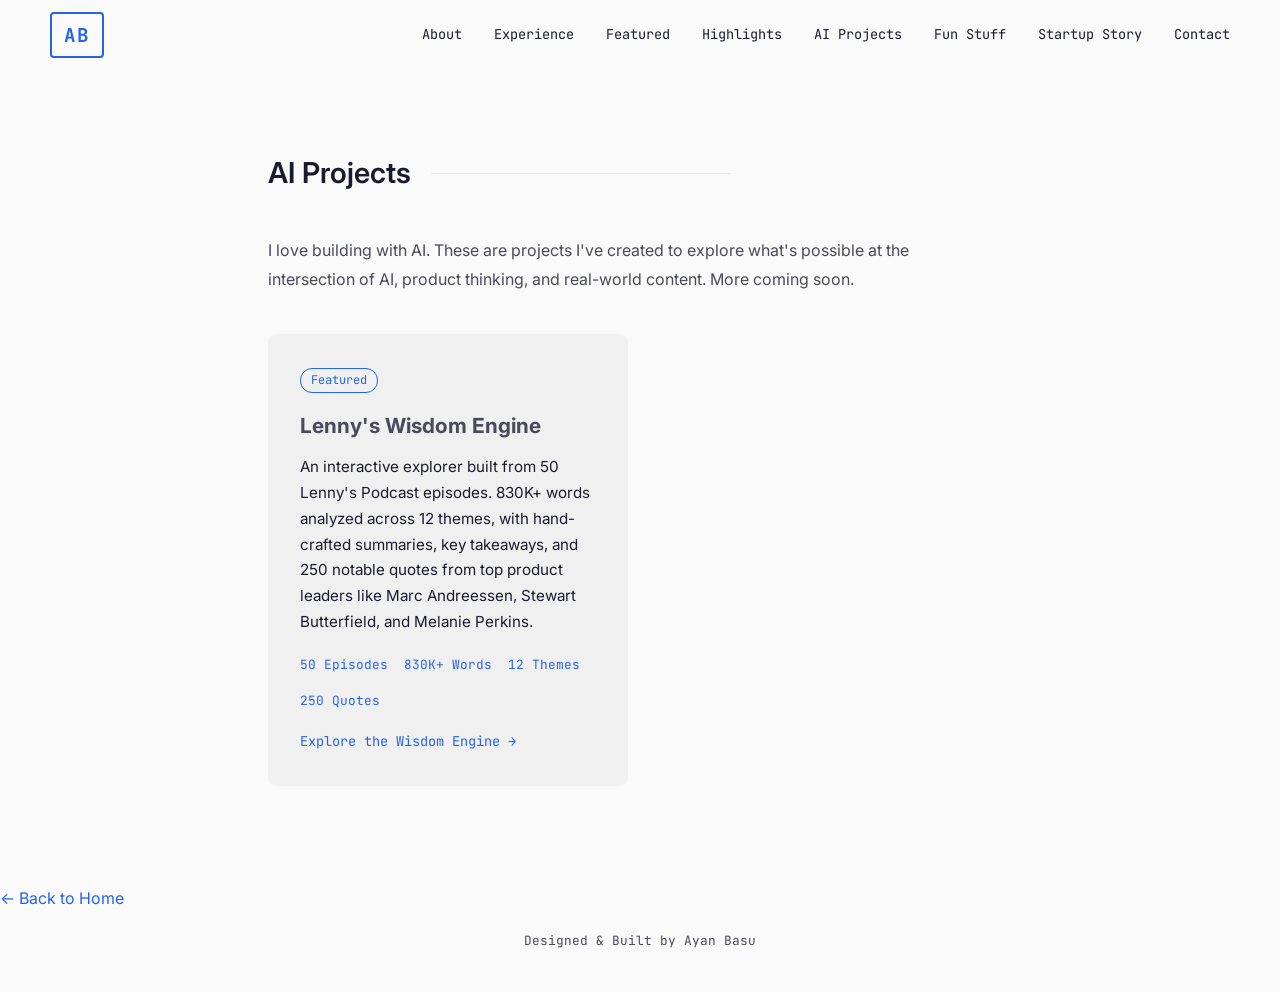
==== ai-projects.html @ f1578a92 "Add AI Projects page with Lenny's Wisdom Engine, update nav on all pages Co-Authored-By: Claude Opus" ====
<!DOCTYPE html>
<html lang="en">
<head>
  <meta charset="UTF-8">
  <meta name="viewport" content="width=device-width, initial-scale=1.0">
  <title>AI Projects | Ayan Basu</title>
  <link rel="preconnect" href="https://fonts.googleapis.com">
  <link rel="preconnect" href="https://fonts.gstatic.com" crossorigin>
  <link href="https://fonts.googleapis.com/css2?family=Inter:wght@300;400;500;600;700&family=JetBrains+Mono:wght@400;500&display=swap" rel="stylesheet">
  <link rel="stylesheet" href="styles.css">
</head>
<body>

  <!-- Navigation -->
  <nav class="nav" id="nav">
    <a href="index.html" class="nav-logo">AB</a>
    <div class="nav-links">
      <a href="index.html#about">About</a>
      <a href="index.html#experience">Experience</a>
      <a href="index.html#featured">Featured</a>
      <a href="index.html#highlights">Highlights</a>
      <a href="ai-projects.html">AI Projects</a>
      <a href="cars.html">Fun Stuff</a>
      <a href="startup.html">Startup Story</a>
      <a href="index.html#contact">Contact</a>
    </div>
    <button class="nav-toggle" id="nav-toggle" aria-label="Toggle menu">
      <span></span>
      <span></span>
    </button>
  </nav>

  <!-- Mobile Menu -->
  <div class="mobile-menu" id="mobile-menu">
    <a href="index.html#about">About</a>
    <a href="index.html#experience">Experience</a>
    <a href="index.html#featured">Featured</a>
    <a href="index.html#highlights">Highlights</a>
    <a href="ai-projects.html">AI Projects</a>
    <a href="cars.html">Fun Stuff</a>
    <a href="startup.html">Startup Story</a>
    <a href="index.html#contact">Contact</a>
  </div>

  <section class="section" style="padding-top: calc(var(--nav-height) + 80px);">
    <h2 class="section-heading">AI Projects</h2>
    <div class="ai-projects-intro">
      <p>
        I love building with AI. These are projects I've created to explore what's possible
        at the intersection of AI, product thinking, and real-world content.
        More coming soon.
      </p>
    </div>

    <div class="ai-projects-grid">

      <a href="https://lennys-wisdom.vercel.app" class="ai-project-card" target="_blank" rel="noopener noreferrer">
        <div class="ai-project-badge">Featured</div>
        <h3 class="ai-project-title">Lenny's Wisdom Engine</h3>
        <p class="ai-project-desc">
          An interactive explorer built from 50 Lenny's Podcast episodes. 830K+ words analyzed
          across 12 themes, with hand-crafted summaries, key takeaways, and 250 notable quotes
          from top product leaders like Marc Andreessen, Stewart Butterfield, and Melanie Perkins.
        </p>
        <div class="ai-project-stats">
          <span>50 Episodes</span>
          <span>830K+ Words</span>
          <span>12 Themes</span>
          <span>250 Quotes</span>
        </div>
        <span class="featured-link">Explore the Wisdom Engine <span>&rarr;</span></span>
      </a>

    </div>
  </section>

  <div class="back-link-container">
    <a href="index.html" class="back-link">&larr; Back to Home</a>
  </div>

  <!-- Footer -->
  <footer class="footer">
    <div class="footer-socials">
      <a href="https://linkedin.com/in/ayanbasu" aria-label="LinkedIn" target="_blank" rel="noopener noreferrer">
        <svg xmlns="http://www.w3.org/2000/svg" width="20" height="20" viewBox="0 0 24 24" fill="none" stroke="currentColor" stroke-width="1.5" stroke-linecap="round" stroke-linejoin="round"><path d="M16 8a6 6 0 0 1 6 6v7h-4v-7a2 2 0 0 0-2-2 2 2 0 0 0-2 2v7h-4v-7a6 6 0 0 1 6-6z"></path><rect x="2" y="9" width="4" height="12"></rect><circle cx="4" cy="4" r="2"></circle></svg>
      </a>
      <a href="mailto:ayan.basu@gmail.com" aria-label="Email">
        <svg xmlns="http://www.w3.org/2000/svg" width="20" height="20" viewBox="0 0 24 24" fill="none" stroke="currentColor" stroke-width="1.5" stroke-linecap="round" stroke-linejoin="round"><path d="M4 4h16c1.1 0 2 .9 2 2v12c0 1.1-.9 2-2 2H4c-1.1 0-2-.9-2-2V6c0-1.1.9-2 2-2z"></path><polyline points="22,6 12,13 2,6"></polyline></svg>
      </a>
    </div>
    <p class="footer-credit">Designed & Built by Ayan Basu</p>
  </footer>

  <script src="script.js"></script>
</body>
</html>
---- styles.css ----
/* ===================== */
/*   Custom Properties   */
/* ===================== */
:root {
  --bg: #fafafa;
  --bg-light: #f0f0f0;
  --bg-lighter: #e8e8e8;
  --text: #1a1a2e;
  --text-dim: #4a4a5a;
  --accent: #2563eb;
  --white: #1a1a2e;
  --font-sans: 'Inter', -apple-system, BlinkMacSystemFont, 'Segoe UI', sans-serif;
  --font-mono: 'JetBrains Mono', 'SF Mono', 'Fira Code', monospace;
  --transition: all 0.25s cubic-bezier(0.645, 0.045, 0.355, 1);
  --nav-height: 70px;
}

/* ===================== */
/*        Reset          */
/* ===================== */
*, *::before, *::after {
  margin: 0;
  padding: 0;
  box-sizing: border-box;
}

html {
  scroll-behavior: smooth;
  scroll-padding-top: var(--nav-height);
}

body {
  font-family: var(--font-sans);
  background-color: var(--bg);
  color: var(--text-dim);
  line-height: 1.6;
  -webkit-font-smoothing: antialiased;
  overflow-x: hidden;
}

a {
  text-decoration: none;
  color: var(--accent);
  transition: var(--transition);
}

a:hover {
  color: var(--accent);
}

ul {
  list-style: none;
}

img {
  max-width: 100%;
  display: block;
}

/* ===================== */
/*      Navigation       */
/* ===================== */
.nav {
  position: fixed;
  top: 0;
  left: 0;
  right: 0;
  height: var(--nav-height);
  display: flex;
  align-items: center;
  justify-content: space-between;
  padding: 0 50px;
  background-color: rgba(250, 250, 250, 0.85);
  backdrop-filter: blur(10px);
  z-index: 100;
  transition: var(--transition);
}

.nav.scrolled {
  box-shadow: 0 10px 30px -10px rgba(0, 0, 0, 0.1);
}

.nav-logo {
  font-family: var(--font-mono);
  font-size: 1.2rem;
  font-weight: 700;
  color: var(--accent);
  border: 2px solid var(--accent);
  padding: 6px 12px;
  border-radius: 4px;
  letter-spacing: 1px;
}

.nav-logo:hover {
  background-color: rgba(91, 143, 185, 0.1);
}

.nav-links {
  display: flex;
  gap: 32px;
  align-items: center;
}

.nav-links a {
  font-family: var(--font-mono);
  font-size: 0.85rem;
  color: var(--text);
  position: relative;
}

.nav-links a:hover {
  color: var(--accent);
}

.nav-toggle {
  display: none;
  flex-direction: column;
  gap: 6px;
  background: none;
  border: none;
  cursor: pointer;
  padding: 4px;
  z-index: 110;
}

.nav-toggle span {
  display: block;
  width: 28px;
  height: 2px;
  background-color: var(--accent);
  transition: var(--transition);
}

.nav-toggle.active span:first-child {
  transform: rotate(45deg) translate(3px, 3px);
}

.nav-toggle.active span:last-child {
  transform: rotate(-45deg) translate(3px, -3px);
}

/* Mobile Menu */
.mobile-menu {
  position: fixed;
  top: 0;
  right: -100%;
  width: min(75vw, 400px);
  height: 100vh;
  background-color: var(--bg-light);
  display: flex;
  flex-direction: column;
  align-items: center;
  justify-content: center;
  gap: 28px;
  z-index: 105;
  transition: right 0.3s ease;
}

.mobile-menu.open {
  right: 0;
}

.mobile-menu a {
  font-family: var(--font-mono);
  font-size: 1.1rem;
  color: var(--text);
}

.mobile-menu a:hover {
  color: var(--accent);
}

/* ===================== */
/*         Hero          */
/* ===================== */
.hero {
  min-height: 100vh;
  display: flex;
  align-items: center;
  padding: 0 clamp(25px, 10vw, 150px);
}

.hero-content {
  max-width: 1000px;
}

.hero-greeting {
  font-family: var(--font-mono);
  color: var(--accent);
  font-size: clamp(0.9rem, 1.5vw, 1rem);
  margin-bottom: 20px;
  opacity: 0;
  transform: translateY(20px);
  animation: fadeUp 0.5s ease forwards 0.2s;
}

.hero-name {
  font-size: clamp(2.5rem, 7vw, 5rem);
  color: var(--white);
  font-weight: 700;
  line-height: 1.1;
  margin-bottom: 10px;
  opacity: 0;
  transform: translateY(20px);
  animation: fadeUp 0.5s ease forwards 0.35s;
}

.hero-tagline {
  font-size: clamp(2rem, 5.5vw, 4rem);
  color: var(--text-dim);
  font-weight: 600;
  line-height: 1.1;
  margin-bottom: 24px;
  opacity: 0;
  transform: translateY(20px);
  animation: fadeUp 0.5s ease forwards 0.5s;
}

.hero-location {
  font-family: var(--font-mono);
  font-size: 1rem;
  color: var(--text-dim);
  margin-top: 1rem;
  margin-bottom: 2rem;
}

.hero-description {
  max-width: 540px;
  font-size: 1.1rem;
  margin-bottom: 40px;
  opacity: 0;
  transform: translateY(20px);
  animation: fadeUp 0.5s ease forwards 0.65s;
}

@keyframes fadeUp {
  to {
    opacity: 1;
    transform: translateY(0);
  }
}

/* ===================== */
/*        Button         */
/* ===================== */
.btn {
  display: inline-block;
  font-family: var(--font-mono);
  font-size: 0.9rem;
  color: var(--accent);
  border: 1px solid var(--accent);
  padding: 14px 28px;
  border-radius: 4px;
  transition: var(--transition);
  opacity: 0;
  transform: translateY(20px);
  animation: fadeUp 0.5s ease forwards 0.8s;
}

.btn:hover {
  background-color: rgba(91, 143, 185, 0.1);
}

.btn-large {
  padding: 18px 40px;
  font-size: 1rem;
  opacity: 1;
  transform: none;
  animation: none;
}

/* ===================== */
/*       Sections        */
/* ===================== */
.section {
  max-width: 1000px;
  margin: 0 auto;
  padding: 100px clamp(25px, 10vw, 150px);
}

.section-heading {
  display: flex;
  align-items: center;
  font-size: clamp(1.5rem, 3vw, 1.8rem);
  color: var(--white);
  font-weight: 600;
  margin-bottom: 40px;
  white-space: nowrap;
}

.section-heading::after {
  content: '';
  display: block;
  width: 300px;
  height: 1px;
  background-color: var(--bg-lighter);
  margin-left: 20px;
}

.section-number {
  font-family: var(--font-mono);
  font-size: clamp(1rem, 2vw, 1.2rem);
  color: var(--accent);
  font-weight: 400;
  margin-right: 10px;
}

/* ===================== */
/*        About          */
/* ===================== */
.about-grid {
  display: grid;
  grid-template-columns: 3fr 2fr;
  gap: 50px;
  align-items: start;
}

.about-text p {
  margin-bottom: 16px;
  font-size: 1rem;
}

.hook-em {
  font-family: var(--font-mono);
  font-size: 1.1rem;
  color: #BF5700;
  margin-top: 0.5rem;
  margin-bottom: 1.5rem;
}

.skills-list {
  display: grid;
  grid-template-columns: repeat(2, 1fr);
  gap: 8px 16px;
  margin-top: 20px;
}

.skills-list li {
  font-family: var(--font-mono);
  font-size: 0.85rem;
  color: var(--text-dim);
  position: relative;
  padding-left: 20px;
}

.skills-list li::before {
  content: '\25B8';
  color: var(--accent);
  position: absolute;
  left: 0;
  font-size: 0.85rem;
}

.photo-wrapper {
  position: relative;
  width: 100%;
  max-width: 280px;
  margin: 0 auto;
}

.photo-wrapper::after {
  content: '';
  position: absolute;
  top: 10px;
  left: 10px;
  width: 100%;
  height: 100%;
  border: 2px solid var(--accent);
  border-radius: 50%;
  z-index: -1;
  transition: var(--transition);
}

.photo-wrapper:hover::after {
  top: 6px;
  left: 6px;
}

.photo-img {
  width: 100%;
  aspect-ratio: 1;
  border-radius: 50%;
  object-fit: cover;
  transition: var(--transition);
}

.photo-img:hover {
  filter: none;
}

/* ===================== */
/*      Experience       */
/* ===================== */
.timeline {
  position: relative;
  padding-left: 30px;
}

.timeline::before {
  content: '';
  position: absolute;
  left: 7px;
  top: 0;
  bottom: 0;
  width: 2px;
  background-color: var(--bg-lighter);
}

.timeline-item {
  position: relative;
  margin-bottom: 40px;
}

.timeline-item:last-child {
  margin-bottom: 0;
}

.timeline-marker {
  position: absolute;
  left: -26px;
  top: 6px;
  width: 16px;
  height: 16px;
  border-radius: 50%;
  border: 2px solid var(--accent);
  background-color: var(--bg);
  z-index: 1;
}

.timeline-content {
  background-color: var(--bg-light);
  padding: 28px;
  border-radius: 8px;
  transition: var(--transition);
}

.timeline-content:hover {
  transform: translateY(-4px);
  box-shadow: 0 10px 30px -15px rgba(0, 0, 0, 0.1);
}

.timeline-header {
  display: flex;
  justify-content: space-between;
  align-items: baseline;
  flex-wrap: wrap;
  gap: 8px;
  margin-bottom: 16px;
}

.timeline-header h3 {
  font-size: 1.15rem;
  color: var(--white);
  font-weight: 600;
}

.timeline-date {
  font-family: var(--font-mono);
  font-size: 0.8rem;
  color: var(--text-dim);
}

.timeline-content ul {
  padding-left: 20px;
}

.timeline-content li {
  position: relative;
  padding-left: 10px;
  margin-bottom: 8px;
  font-size: 0.95rem;
}

.timeline-content li::before {
  content: '\25B8';
  color: var(--accent);
  position: absolute;
  left: -12px;
}

.accent {
  color: var(--accent);
}

/* ===================== */
/*       Featured        */
/* ===================== */
/* Spotlight Card */
.featured-spotlight {
  display: block;
  background: linear-gradient(135deg, var(--bg-light) 0%, var(--bg-lighter) 100%);
  border: 2px solid var(--accent);
  border-radius: 12px;
  padding: 40px 36px;
  margin-bottom: 24px;
  text-decoration: none;
  color: var(--text-dim);
  transition: var(--transition);
  cursor: pointer;
}

.featured-spotlight:hover {
  transform: translateY(-4px);
  box-shadow: 0 20px 40px -15px rgba(37, 99, 235, 0.15);
  color: var(--text-dim);
}

.featured-spotlight-badge {
  display: inline-flex;
  align-items: center;
  gap: 6px;
  font-family: var(--font-mono);
  font-size: 0.8rem;
  font-weight: 500;
  color: var(--accent);
  margin-bottom: 16px;
  padding: 4px 12px;
  background: rgba(37, 99, 235, 0.08);
  border-radius: 20px;
}

.featured-spotlight-title {
  font-size: 1.6rem;
  font-weight: 700;
  color: var(--white);
  margin-bottom: 12px;
  transition: var(--transition);
}

.featured-spotlight:hover .featured-spotlight-title {
  color: var(--accent);
}

.featured-spotlight-desc {
  font-size: 1rem;
  line-height: 1.7;
  margin-bottom: 20px;
  max-width: 720px;
}

.featured-spotlight-stats {
  display: flex;
  gap: 24px;
  margin-bottom: 20px;
  flex-wrap: wrap;
}

.featured-spotlight-stats span {
  font-family: var(--font-mono);
  font-size: 0.85rem;
  font-weight: 500;
  color: var(--accent);
  padding: 4px 12px;
  background: rgba(37, 99, 235, 0.06);
  border-radius: 6px;
}

.featured-spotlight .featured-link span {
  display: inline-block;
  transition: var(--transition);
}

.featured-spotlight:hover .featured-link span {
  transform: translateX(6px);
}

.featured-grid {
  display: grid;
  grid-template-columns: repeat(3, 1fr);
  gap: 20px;
}

.featured-card {
  background-color: var(--bg-light);
  padding: 32px 28px;
  border-radius: 8px;
  display: flex;
  flex-direction: column;
  transition: var(--transition);
  cursor: pointer;
  text-decoration: none;
  color: var(--text-dim);
}

.featured-card:hover {
  transform: translateY(-8px);
  box-shadow: 0 20px 30px -15px rgba(0, 0, 0, 0.1);
}

.featured-source {
  display: flex;
  align-items: center;
  gap: 8px;
  margin-bottom: 20px;
  color: var(--accent);
}

.featured-source span {
  font-family: var(--font-mono);
  font-size: 0.8rem;
  color: var(--accent);
}

.featured-title {
  font-size: 1.2rem;
  color: var(--white);
  font-weight: 600;
  margin-bottom: 12px;
  transition: var(--transition);
  line-height: 1.3;
}

.featured-card:hover .featured-title {
  color: var(--accent);
}

.featured-description {
  font-size: 0.95rem;
  flex-grow: 1;
  margin-bottom: 20px;
  line-height: 1.6;
}

.featured-link {
  font-family: var(--font-mono);
  font-size: 0.85rem;
  color: var(--accent);
  transition: var(--transition);
}

.featured-link span {
  display: inline-block;
  transition: var(--transition);
}

.featured-card:hover .featured-link span {
  transform: translateX(4px);
}

/* ===================== */
/*       Projects        */
/* ===================== */
.projects-grid {
  display: grid;
  grid-template-columns: repeat(auto-fill, minmax(280px, 1fr));
  gap: 20px;
}

.project-card {
  background-color: var(--bg-light);
  padding: 32px 28px;
  border-radius: 8px;
  display: flex;
  flex-direction: column;
  transition: var(--transition);
  cursor: default;
}

.project-card:hover {
  transform: translateY(-8px);
  box-shadow: 0 20px 30px -15px rgba(0, 0, 0, 0.1);
}

.project-top {
  display: flex;
  justify-content: space-between;
  align-items: center;
  margin-bottom: 28px;
}

.project-icon {
  width: 40px;
  height: 40px;
  color: var(--accent);
}

.project-links {
  display: flex;
  gap: 14px;
}

.project-links a {
  color: var(--text-dim);
}

.project-links a:hover {
  color: var(--accent);
}

.project-links svg {
  width: 20px;
  height: 20px;
}

.project-title {
  font-size: 1.25rem;
  color: var(--white);
  font-weight: 600;
  margin-bottom: 12px;
  transition: var(--transition);
}

.project-card:hover .project-title {
  color: var(--accent);
}

.project-description {
  font-size: 0.95rem;
  flex-grow: 1;
  margin-bottom: 20px;
}

.project-tech {
  display: flex;
  flex-wrap: wrap;
  gap: 12px;
}

.project-tech li {
  font-family: var(--font-mono);
  font-size: 0.75rem;
  color: var(--text-dim);
}

/* ===================== */
/*      Fun Stuff        */
/* ===================== */
.fun-stuff-intro {
  margin-bottom: 40px;
  font-size: 1rem;
}

.startup-content p {
  margin-bottom: 1.2rem;
}

.cars-grid {
  display: grid;
  grid-template-columns: repeat(auto-fill, minmax(280px, 1fr));
  gap: 20px;
}

.car-card {
  background-color: var(--bg-light);
  border-radius: 8px;
  overflow: hidden;
  transition: var(--transition);
  cursor: default;
}

.car-card:hover {
  transform: translateY(-8px);
  box-shadow: 0 20px 30px -15px rgba(0, 0, 0, 0.1);
}

.car-image {
  width: 100%;
  overflow: hidden;
  background-color: var(--bg-lighter);
}

.car-image img {
  width: 100%;
  height: auto;
  object-fit: contain;
  transition: var(--transition);
}

.car-card:hover .car-image img {
  transform: scale(1.05);
}

.car-info {
  padding: 24px;
}

.car-info h3 {
  font-size: 1.1rem;
  color: var(--white);
  font-weight: 600;
  margin-bottom: 8px;
  transition: var(--transition);
}

.car-card:hover .car-info h3 {
  color: var(--accent);
}

.car-info p {
  font-size: 0.9rem;
  color: var(--text-dim);
  line-height: 1.5;
}

/* ===================== */
/*       Contact         */
/* ===================== */
.section-contact {
  text-align: center;
  max-width: 600px;
  padding-top: 150px;
  padding-bottom: 150px;
}

.contact-heading {
  font-size: clamp(2rem, 5vw, 3.5rem);
  color: var(--white);
  font-weight: 700;
  margin-top: 10px;
  margin-bottom: 20px;
}

.contact-text {
  font-size: 1.05rem;
  margin-bottom: 40px;
}

.contact-form {
  display: flex;
  flex-direction: column;
  gap: 16px;
  max-width: 500px;
  margin: 0 auto;
  text-align: left;
}

.contact-form input,
.contact-form textarea {
  width: 100%;
  padding: 14px 18px;
  background-color: var(--bg-light);
  border: 1px solid var(--bg-lighter);
  border-radius: 4px;
  color: var(--text);
  font-family: var(--font-sans);
  font-size: 0.95rem;
  transition: var(--transition);
  outline: none;
}

.contact-form input:focus,
.contact-form textarea:focus {
  border-color: var(--accent);
}

.contact-form input::placeholder,
.contact-form textarea::placeholder {
  color: var(--text-dim);
  opacity: 0.6;
}

.contact-form textarea {
  resize: vertical;
  min-height: 120px;
}

.contact-form .btn {
  align-self: center;
  cursor: pointer;
  background: none;
  opacity: 1;
  transform: none;
  animation: none;
}

/* ===================== */
/*       Footer          */
/* ===================== */
.footer {
  text-align: center;
  padding: 20px 0 40px;
}

.footer-socials {
  display: none;
}

.footer-credit {
  font-family: var(--font-mono);
  font-size: 0.8rem;
  color: var(--text-dim);
}

.footer-credit:hover {
  color: var(--accent);
}

/* ===================== */
/*     AI Projects       */
/* ===================== */
.ai-projects-intro {
  max-width: 700px;
  line-height: 1.8;
  margin-bottom: 40px;
}

.ai-projects-grid {
  display: grid;
  grid-template-columns: repeat(auto-fill, minmax(350px, 1fr));
  gap: 24px;
}

.ai-project-card {
  background-color: var(--bg-light);
  border-radius: 8px;
  padding: 32px;
  transition: var(--transition);
  text-decoration: none;
  color: inherit;
  display: block;
  position: relative;
}

.ai-project-card:hover {
  transform: translateY(-5px);
  box-shadow: 0 10px 30px -10px rgba(0, 0, 0, 0.15);
}

.ai-project-badge {
  display: inline-block;
  font-family: var(--font-mono);
  font-size: 0.75rem;
  color: var(--accent);
  border: 1px solid var(--accent);
  padding: 2px 10px;
  border-radius: 12px;
  margin-bottom: 16px;
}

.ai-project-title {
  font-size: 1.3rem;
  margin-bottom: 12px;
  color: var(--heading);
}

.ai-project-desc {
  font-size: 0.95rem;
  line-height: 1.7;
  color: var(--text);
  margin-bottom: 20px;
}

.ai-project-stats {
  display: flex;
  gap: 16px;
  flex-wrap: wrap;
  font-family: var(--font-mono);
  font-size: 0.8rem;
  color: var(--accent);
  margin-bottom: 16px;
}

/* ===================== */
/*     Side Elements     */
/* ===================== */
.side-email {
  position: fixed;
  bottom: 0;
  right: 40px;
  display: flex;
  flex-direction: column;
  align-items: center;
  gap: 20px;
}

.side-email::after {
  content: '';
  display: block;
  width: 1px;
  height: 90px;
  background-color: var(--text-dim);
}

.side-email a {
  writing-mode: vertical-rl;
  font-family: var(--font-mono);
  font-size: 0.8rem;
  color: var(--text-dim);
  letter-spacing: 1px;
}

.side-email a:hover {
  color: var(--accent);
  transform: translateY(-3px);
}

/* ===================== */
/*      Community        */
/* ===================== */
.community-grid {
  display: grid;
  grid-template-columns: 1fr 1fr;
  gap: 50px;
}

.community-subheading {
  font-size: 1.2rem;
  color: var(--white);
  font-weight: 600;
  margin-bottom: 20px;
  padding-bottom: 10px;
  border-bottom: 1px solid var(--bg-lighter);
}

.community-item {
  margin-bottom: 16px;
}

.community-item h4 {
  font-size: 1rem;
  color: var(--text);
  font-weight: 500;
}

.community-item p {
  font-size: 0.9rem;
  color: var(--text-dim);
  margin-top: 2px;
}

.dim {
  color: var(--text-dim);
  font-weight: 400;
  font-size: 0.85rem;
}

/* ===================== */
/*     Side Social       */
/* ===================== */
.side-social {
  position: fixed;
  bottom: 0;
  left: 40px;
  display: flex;
  flex-direction: column;
  align-items: center;
  gap: 20px;
}

.side-social::after {
  content: '';
  display: block;
  width: 1px;
  height: 90px;
  background-color: var(--text-dim);
}

.side-social a {
  color: var(--text-dim);
  transition: var(--transition);
}

.side-social a:hover {
  color: var(--accent);
  transform: translateY(-3px);
}

/* ===================== */
/*    Scroll Animations  */
/* ===================== */
.reveal {
  opacity: 0;
  transform: translateY(30px);
  transition: opacity 0.6s ease, transform 0.6s ease;
}

.reveal.visible {
  opacity: 1;
  transform: translateY(0);
}

/* ===================== */
/*     Responsive        */
/* ===================== */
@media (max-width: 768px) {
  .nav {
    padding: 0 25px;
  }

  .nav-links {
    display: none;
  }

  .nav-toggle {
    display: flex;
  }

  .about-grid {
    grid-template-columns: 1fr;
  }

  .about-photo {
    order: -1;
  }

  .photo-wrapper {
    max-width: 200px;
  }

  .side-email,
  .side-social {
    display: none;
  }

  .featured-spotlight {
    padding: 28px 24px;
  }

  .featured-spotlight-title {
    font-size: 1.3rem;
  }

  .featured-spotlight-stats {
    gap: 12px;
  }

  .featured-grid {
    grid-template-columns: 1fr;
  }

  .community-grid {
    grid-template-columns: 1fr;
    gap: 30px;
  }

  .footer-socials {
    display: flex;
    justify-content: center;
    gap: 24px;
    margin-bottom: 16px;
  }

  .footer-socials a {
    color: var(--text-dim);
  }

  .footer-socials a:hover {
    color: var(--accent);
  }

  .section {
    padding: 80px 25px;
  }

  .section-contact {
    padding-top: 100px;
    padding-bottom: 100px;
  }

  .timeline-header {
    flex-direction: column;
  }

  .section-heading::after {
    width: 100%;
  }
}

@media (max-width: 480px) {
  .projects-grid {
    grid-template-columns: 1fr;
  }

  .hero {
    padding: 0 25px;
  }
}
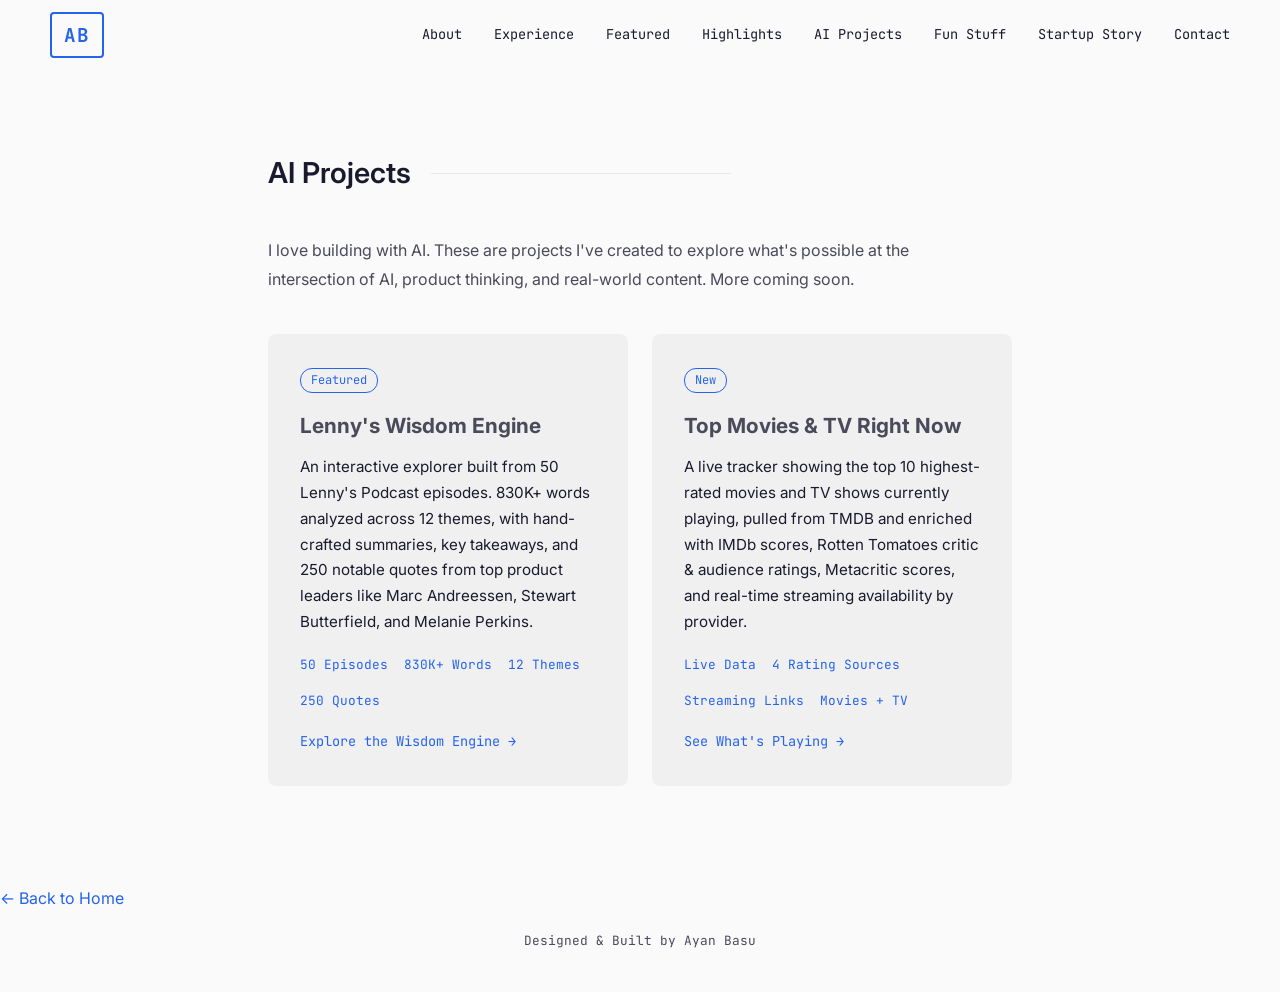
==== commit 429d8428: "Add Top Movies & TV Right Now project to AI projects page" ====
--- a/ai-projects.html
+++ b/ai-projects.html
@@ -71,6 +71,23 @@
         <span class="featured-link">Explore the Wisdom Engine <span>&rarr;</span></span>
       </a>
 
+      <a href="https://funmovapp.vercel.app" class="ai-project-card" target="_blank" rel="noopener noreferrer">
+        <div class="ai-project-badge">New</div>
+        <h3 class="ai-project-title">Top Movies & TV Right Now</h3>
+        <p class="ai-project-desc">
+          A live tracker showing the top 10 highest-rated movies and TV shows currently playing,
+          pulled from TMDB and enriched with IMDb scores, Rotten Tomatoes critic & audience ratings,
+          Metacritic scores, and real-time streaming availability by provider.
+        </p>
+        <div class="ai-project-stats">
+          <span>Live Data</span>
+          <span>4 Rating Sources</span>
+          <span>Streaming Links</span>
+          <span>Movies + TV</span>
+        </div>
+        <span class="featured-link">See What's Playing <span>&rarr;</span></span>
+      </a>
+
     </div>
   </section>
 
--- a/styles.css
+++ b/styles.css
@@ -894,6 +894,15 @@
   margin-bottom: 40px;
 }
 
+.ai-teaser {
+  max-width: 700px;
+  line-height: 1.8;
+}
+
+.ai-teaser p {
+  margin-bottom: 0;
+}
+
 .ai-projects-grid {
   display: grid;
   grid-template-columns: repeat(auto-fill, minmax(350px, 1fr));
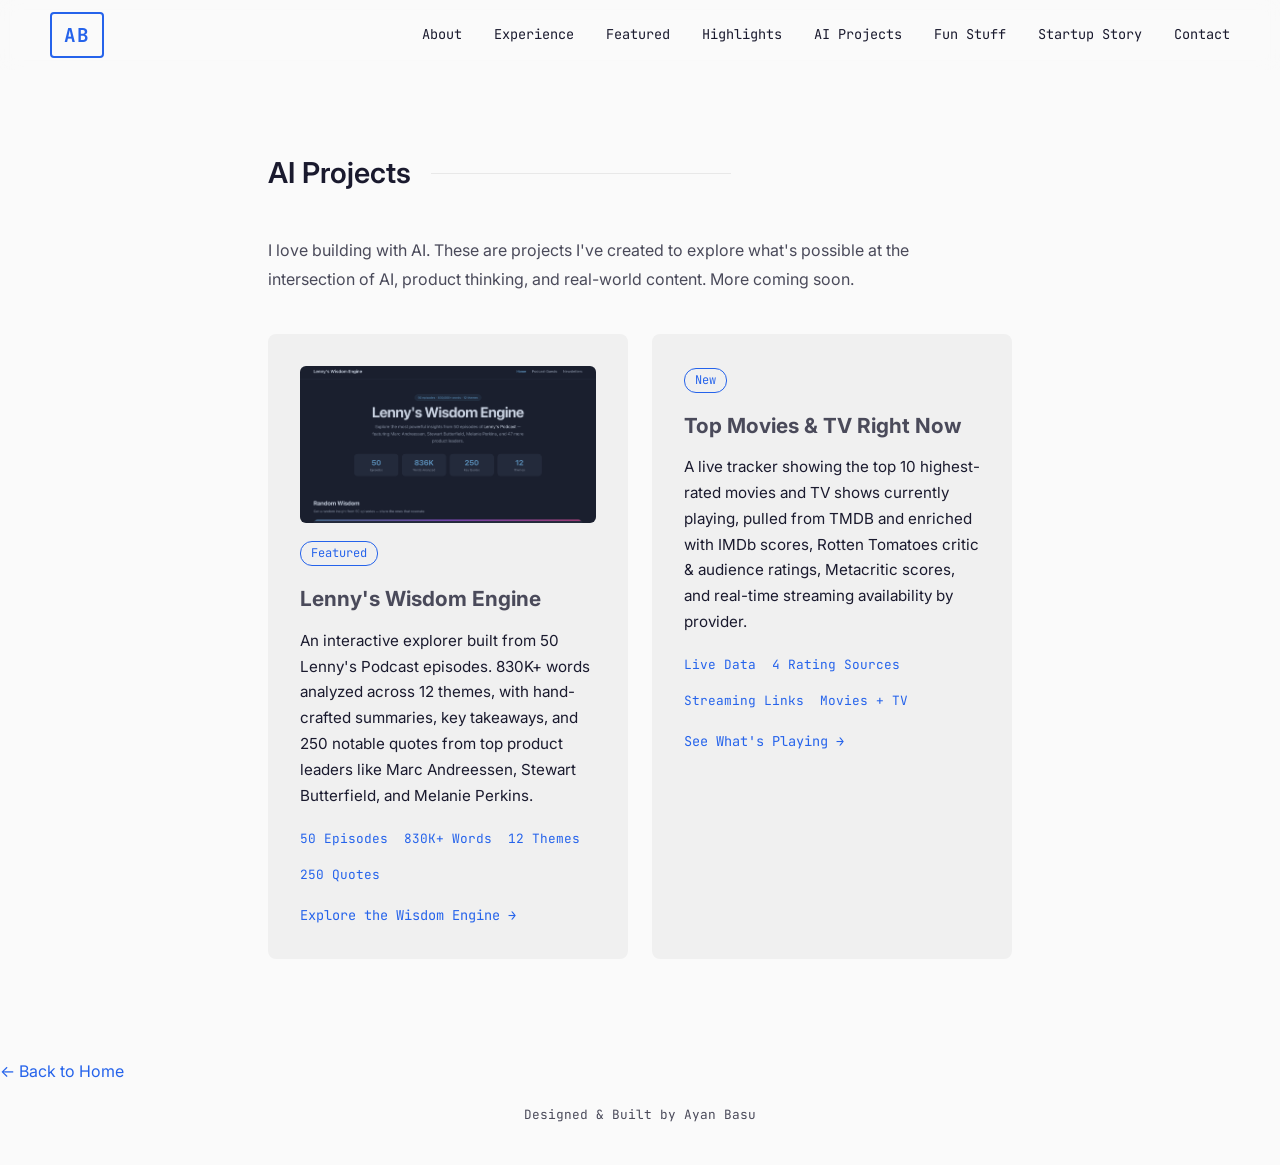
==== commit 8c7343ae: "Add site preview screenshot to Lenny's Wisdom Engine card Co-Authored-By: Claude Sonnet 4.6 <noreply" ====
--- a/ai-projects.html
+++ b/ai-projects.html
@@ -55,6 +55,9 @@
     <div class="ai-projects-grid">
 
       <a href="https://lennys-wisdom.vercel.app" class="ai-project-card" target="_blank" rel="noopener noreferrer">
+        <div class="ai-project-preview">
+          <img src="images/lennys-wisdom.png" alt="Lenny's Wisdom Engine preview">
+        </div>
         <div class="ai-project-badge">Featured</div>
         <h3 class="ai-project-title">Lenny's Wisdom Engine</h3>
         <p class="ai-project-desc">
@@ -71,7 +74,7 @@
         <span class="featured-link">Explore the Wisdom Engine <span>&rarr;</span></span>
       </a>
 
-      <a href="https://funmovapp.vercel.app" class="ai-project-card" target="_blank" rel="noopener noreferrer">
+      <a href="https://topmovtv.vercel.app" class="ai-project-card" target="_blank" rel="noopener noreferrer">
         <div class="ai-project-badge">New</div>
         <h3 class="ai-project-title">Top Movies & TV Right Now</h3>
         <p class="ai-project-desc">
--- a/styles.css
+++ b/styles.css
@@ -888,6 +888,20 @@
 /* ===================== */
 /*     AI Projects       */
 /* ===================== */
+.ai-project-preview {
+  width: 100%;
+  border-radius: 6px;
+  overflow: hidden;
+  margin-bottom: 16px;
+  border: 1px solid var(--border);
+}
+
+.ai-project-preview img {
+  width: 100%;
+  height: auto;
+  display: block;
+}
+
 .ai-projects-intro {
   max-width: 700px;
   line-height: 1.8;
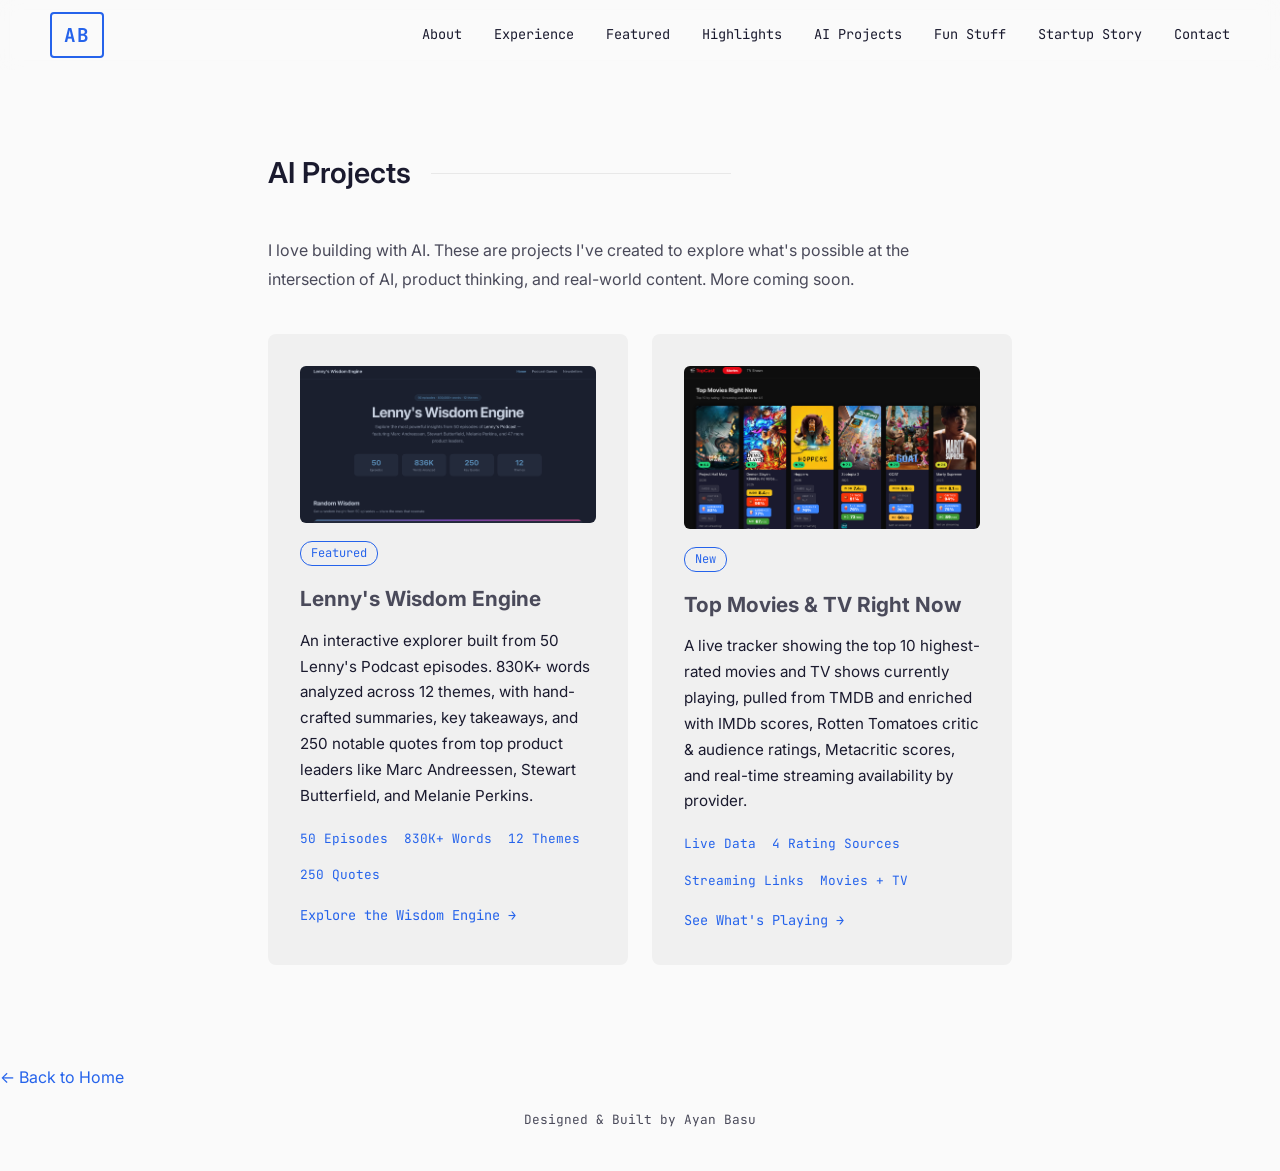
==== commit 7867ec35: "Add preview screenshot to Top Movies & TV card Co-Authored-By: Claude Sonnet 4.6 <noreply@anthropic." ====
--- a/ai-projects.html
+++ b/ai-projects.html
@@ -75,6 +75,9 @@
       </a>
 
       <a href="https://topmovtv.vercel.app" class="ai-project-card" target="_blank" rel="noopener noreferrer">
+        <div class="ai-project-preview">
+          <img src="images/toptvmov.png" alt="Top Movies & TV Right Now preview">
+        </div>
         <div class="ai-project-badge">New</div>
         <h3 class="ai-project-title">Top Movies & TV Right Now</h3>
         <p class="ai-project-desc">
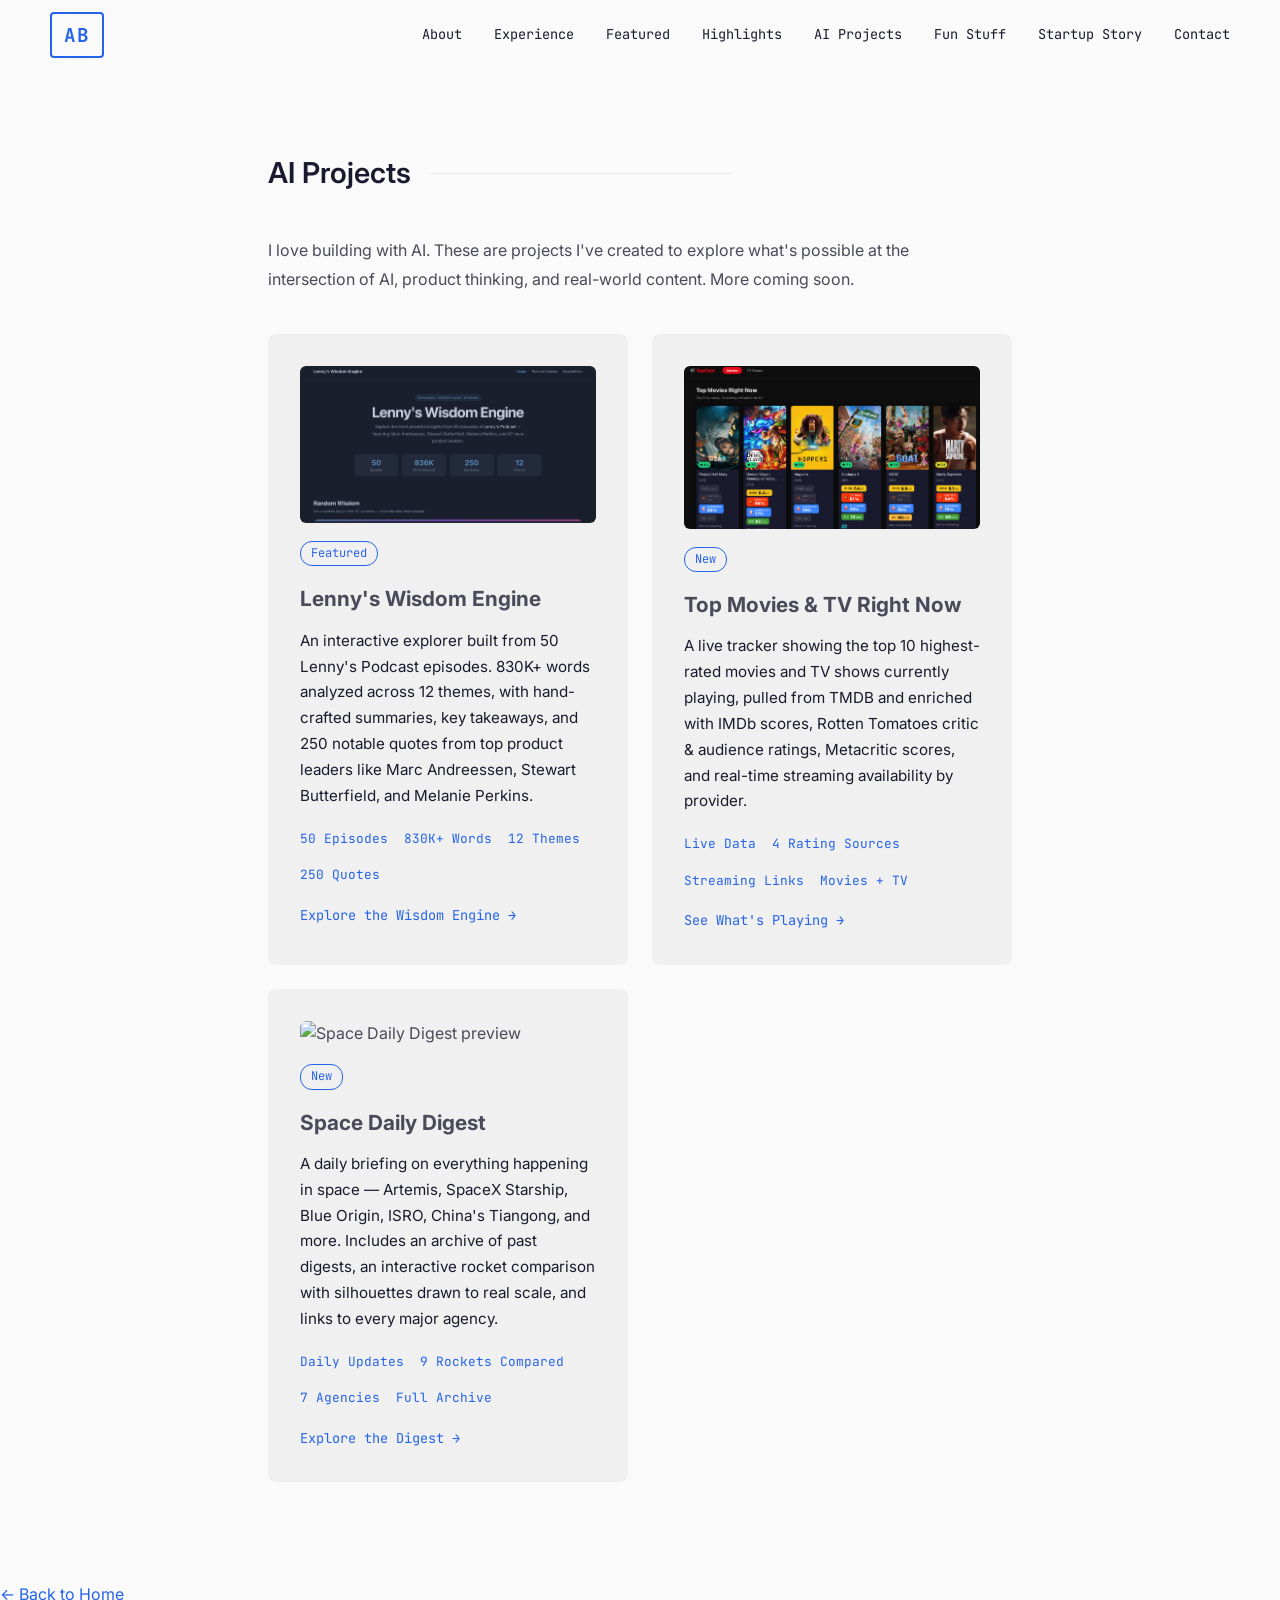
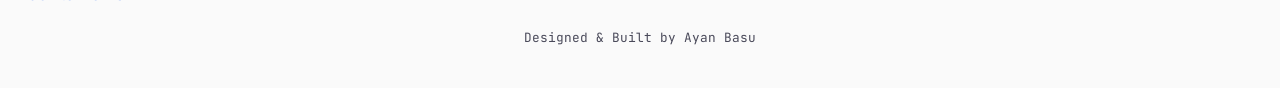
==== commit e5d90c14: "Add Space Daily Digest to AI Projects" ====
--- a/ai-projects.html
+++ b/ai-projects.html
@@ -94,6 +94,26 @@
         <span class="featured-link">See What's Playing <span>&rarr;</span></span>
       </a>
 
+      <a href="https://ayanbasu.com/space-daily-digest/" class="ai-project-card" target="_blank" rel="noopener noreferrer">
+        <div class="ai-project-preview">
+          <img src="images/space-digest.png" alt="Space Daily Digest preview">
+        </div>
+        <div class="ai-project-badge">New</div>
+        <h3 class="ai-project-title">Space Daily Digest</h3>
+        <p class="ai-project-desc">
+          A daily briefing on everything happening in space — Artemis, SpaceX Starship, Blue Origin,
+          ISRO, China's Tiangong, and more. Includes an archive of past digests, an interactive
+          rocket comparison with silhouettes drawn to real scale, and links to every major agency.
+        </p>
+        <div class="ai-project-stats">
+          <span>Daily Updates</span>
+          <span>9 Rockets Compared</span>
+          <span>7 Agencies</span>
+          <span>Full Archive</span>
+        </div>
+        <span class="featured-link">Explore the Digest <span>&rarr;</span></span>
+      </a>
+
     </div>
   </section>
 
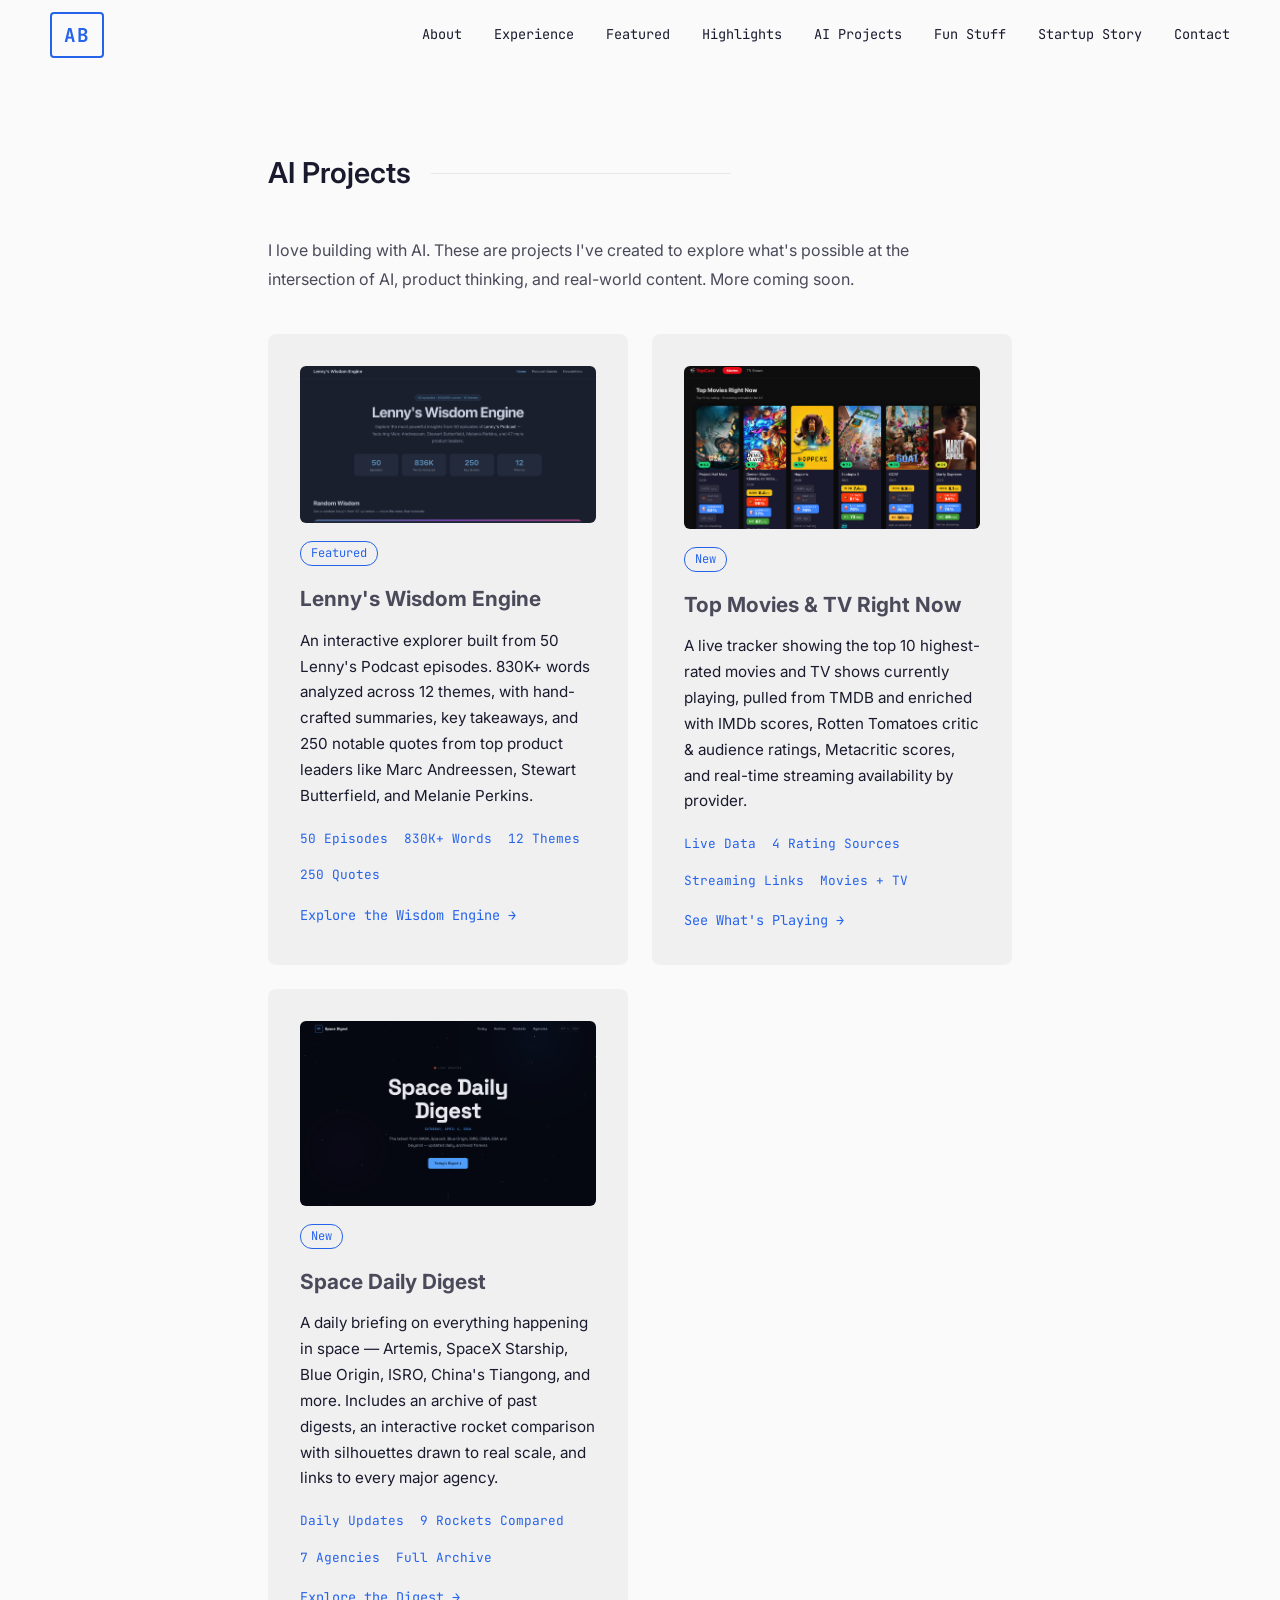
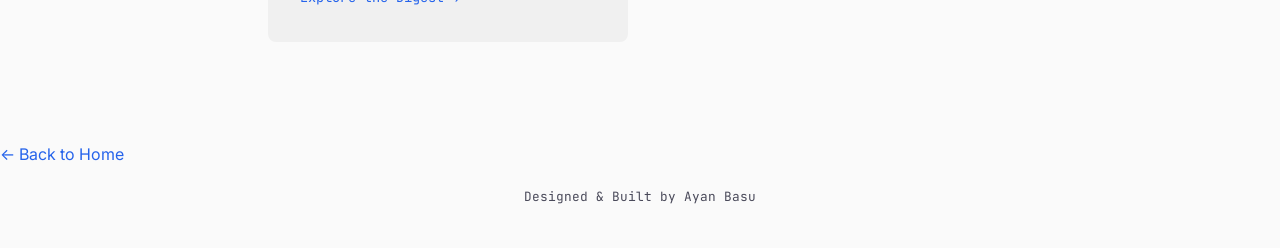
==== commit af094619: "Move experience timeline to its own page Co-Authored-By: Claude Sonnet 4.6 <noreply@anthropic.com>" ====
--- a/ai-projects.html
+++ b/ai-projects.html
@@ -16,7 +16,7 @@
     <a href="index.html" class="nav-logo">AB</a>
     <div class="nav-links">
       <a href="index.html#about">About</a>
-      <a href="index.html#experience">Experience</a>
+      <a href="experience.html">Experience</a>
       <a href="index.html#featured">Featured</a>
       <a href="index.html#highlights">Highlights</a>
       <a href="ai-projects.html">AI Projects</a>
@@ -33,7 +33,7 @@
   <!-- Mobile Menu -->
   <div class="mobile-menu" id="mobile-menu">
     <a href="index.html#about">About</a>
-    <a href="index.html#experience">Experience</a>
+    <a href="experience.html">Experience</a>
     <a href="index.html#featured">Featured</a>
     <a href="index.html#highlights">Highlights</a>
     <a href="ai-projects.html">AI Projects</a>
